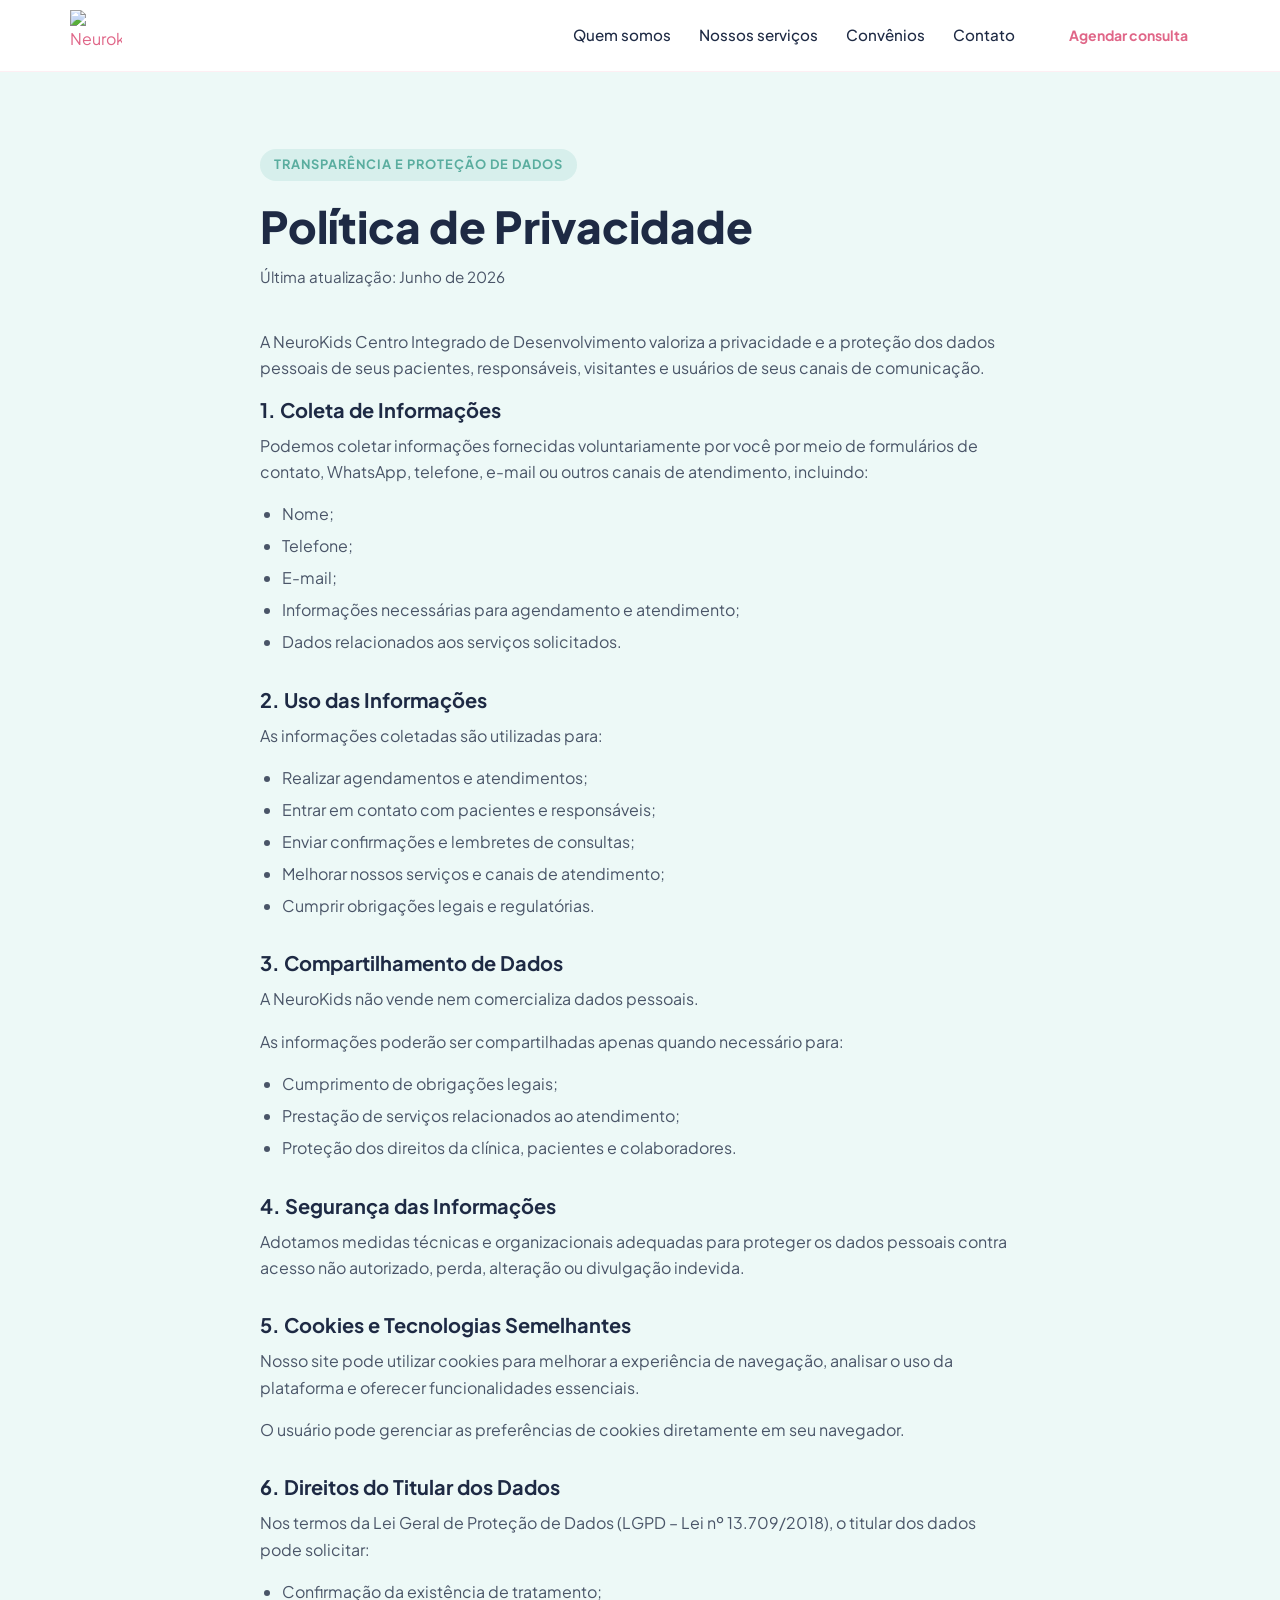
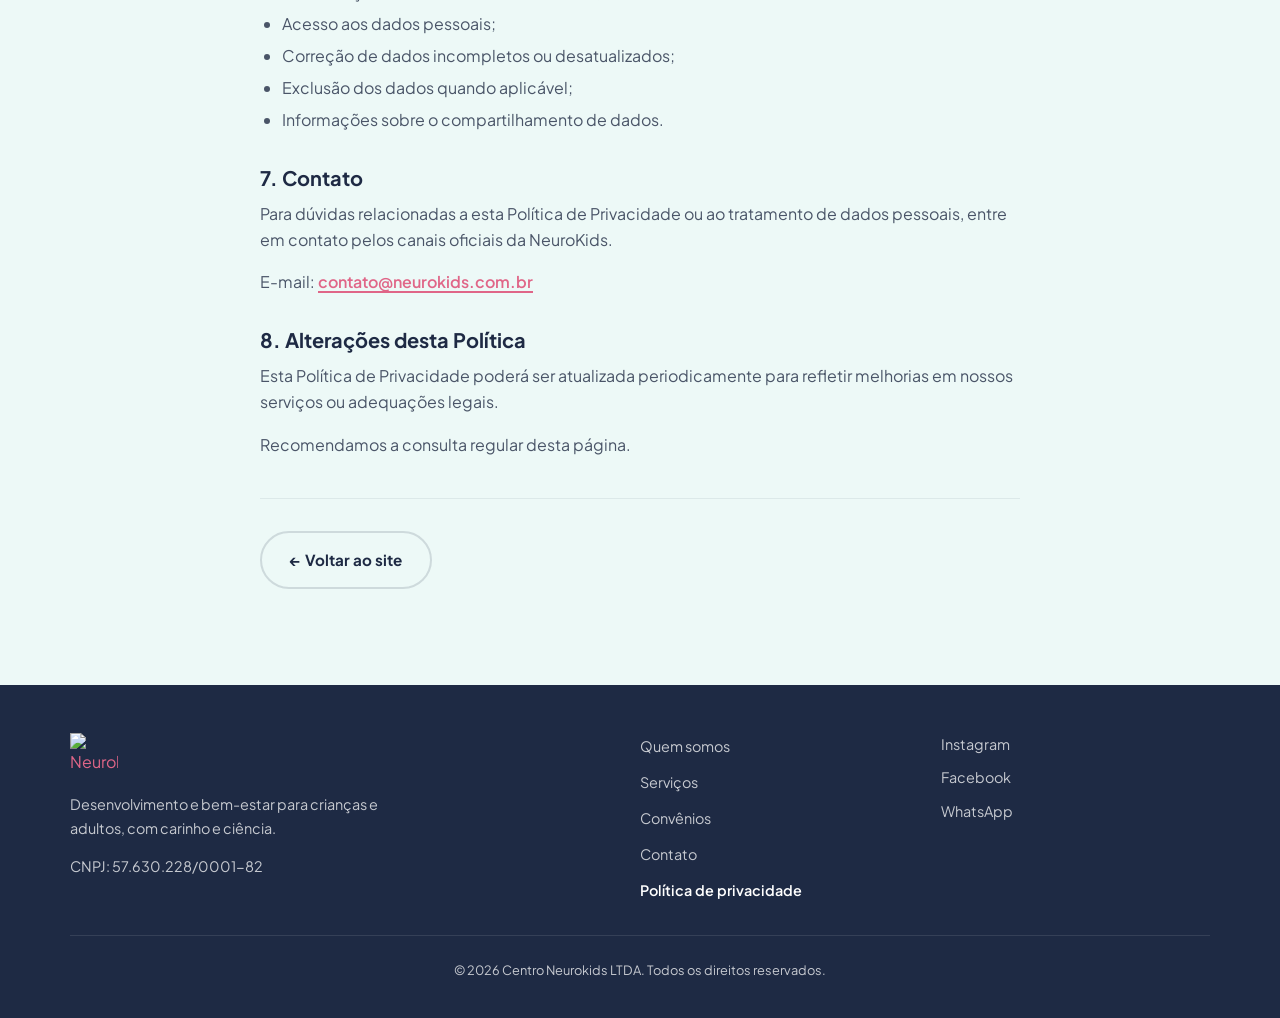
==== politica-de-privacidade.html @ a9dcbb93 "Initial commit: site institucional Neurokids. Landing page com serviços, convênios, contato via Goog" ====
<!DOCTYPE html>
<html lang="pt-BR">
<head>
  <meta charset="UTF-8">
  <meta name="viewport" content="width=device-width, initial-scale=1.0">
  <meta name="description" content="Política de Privacidade da NeuroKids Centro Integrado de Desenvolvimento. Saiba como tratamos seus dados pessoais.">
  <title>Política de Privacidade | Neurokids</title>
  <link rel="icon" href="assets/images/favicon.png" type="image/png">
  <link rel="apple-touch-icon" href="assets/images/favicon.png">
  <link rel="preconnect" href="https://fonts.googleapis.com">
  <link rel="preconnect" href="https://fonts.gstatic.com" crossorigin>
  <link href="https://fonts.googleapis.com/css2?family=Plus+Jakarta+Sans:wght@400;500;600;700;800&display=swap" rel="stylesheet">
  <link rel="stylesheet" href="styles.css?v=5">
</head>
<body>
  <a class="skip-link" href="#conteudo">Ir para o conteúdo</a>

  <header class="header" id="topo">
    <nav class="nav container" aria-label="Navegação principal">
      <a class="nav__logo" href="index.html" aria-label="Neurokids — início">
        <img src="assets/images/logo.jpeg" alt="Neurokids" width="120" height="120">
      </a>

      <button class="nav__toggle" type="button" aria-expanded="false" aria-controls="menu-principal" aria-label="Abrir menu">
        <span></span>
        <span></span>
        <span></span>
      </button>

      <div class="nav__panel" id="menu-principal">
        <ul class="nav__links">
          <li><a href="index.html#quem-somos">Quem somos</a></li>
          <li><a href="index.html#servicos">Nossos serviços</a></li>
          <li><a href="index.html#convenios">Convênios</a></li>
          <li><a href="index.html#contato">Contato</a></li>
        </ul>
        <a class="btn btn--small nav__cta" href="index.html#contato">Agendar consulta</a>
      </div>
    </nav>
  </header>

  <main id="conteudo">
    <article class="legal section section--mint">
      <div class="container legal__content">
        <header class="legal__header">
          <p class="eyebrow">Transparência e proteção de dados</p>
          <h1>Política de Privacidade</h1>
          <p class="legal__updated">Última atualização: Junho de 2026</p>
        </header>

        <div class="legal__body">
          <p>
            A NeuroKids Centro Integrado de Desenvolvimento valoriza a privacidade e a proteção
            dos dados pessoais de seus pacientes, responsáveis, visitantes e usuários de seus
            canais de comunicação.
          </p>

          <section aria-labelledby="privacidade-1">
            <h2 id="privacidade-1">1. Coleta de Informações</h2>
            <p>
              Podemos coletar informações fornecidas voluntariamente por você por meio de
              formulários de contato, WhatsApp, telefone, e-mail ou outros canais de atendimento,
              incluindo:
            </p>
            <ul class="legal__list">
              <li>Nome;</li>
              <li>Telefone;</li>
              <li>E-mail;</li>
              <li>Informações necessárias para agendamento e atendimento;</li>
              <li>Dados relacionados aos serviços solicitados.</li>
            </ul>
          </section>

          <section aria-labelledby="privacidade-2">
            <h2 id="privacidade-2">2. Uso das Informações</h2>
            <p>As informações coletadas são utilizadas para:</p>
            <ul class="legal__list">
              <li>Realizar agendamentos e atendimentos;</li>
              <li>Entrar em contato com pacientes e responsáveis;</li>
              <li>Enviar confirmações e lembretes de consultas;</li>
              <li>Melhorar nossos serviços e canais de atendimento;</li>
              <li>Cumprir obrigações legais e regulatórias.</li>
            </ul>
          </section>

          <section aria-labelledby="privacidade-3">
            <h2 id="privacidade-3">3. Compartilhamento de Dados</h2>
            <p>A NeuroKids não vende nem comercializa dados pessoais.</p>
            <p>As informações poderão ser compartilhadas apenas quando necessário para:</p>
            <ul class="legal__list">
              <li>Cumprimento de obrigações legais;</li>
              <li>Prestação de serviços relacionados ao atendimento;</li>
              <li>Proteção dos direitos da clínica, pacientes e colaboradores.</li>
            </ul>
          </section>

          <section aria-labelledby="privacidade-4">
            <h2 id="privacidade-4">4. Segurança das Informações</h2>
            <p>
              Adotamos medidas técnicas e organizacionais adequadas para proteger os dados
              pessoais contra acesso não autorizado, perda, alteração ou divulgação indevida.
            </p>
          </section>

          <section aria-labelledby="privacidade-5">
            <h2 id="privacidade-5">5. Cookies e Tecnologias Semelhantes</h2>
            <p>
              Nosso site pode utilizar cookies para melhorar a experiência de navegação,
              analisar o uso da plataforma e oferecer funcionalidades essenciais.
            </p>
            <p>
              O usuário pode gerenciar as preferências de cookies diretamente em seu navegador.
            </p>
          </section>

          <section aria-labelledby="privacidade-6">
            <h2 id="privacidade-6">6. Direitos do Titular dos Dados</h2>
            <p>
              Nos termos da Lei Geral de Proteção de Dados (LGPD – Lei nº 13.709/2018),
              o titular dos dados pode solicitar:
            </p>
            <ul class="legal__list">
              <li>Confirmação da existência de tratamento;</li>
              <li>Acesso aos dados pessoais;</li>
              <li>Correção de dados incompletos ou desatualizados;</li>
              <li>Exclusão dos dados quando aplicável;</li>
              <li>Informações sobre o compartilhamento de dados.</li>
            </ul>
          </section>

          <section aria-labelledby="privacidade-7">
            <h2 id="privacidade-7">7. Contato</h2>
            <p>
              Para dúvidas relacionadas a esta Política de Privacidade ou ao tratamento de
              dados pessoais, entre em contato pelos canais oficiais da NeuroKids.
            </p>
            <p>
              E-mail:
              <a href="mailto:contato@neurokids.com.br">contato@neurokids.com.br</a>
            </p>
          </section>

          <section aria-labelledby="privacidade-8">
            <h2 id="privacidade-8">8. Alterações desta Política</h2>
            <p>
              Esta Política de Privacidade poderá ser atualizada periodicamente para refletir
              melhorias em nossos serviços ou adequações legais.
            </p>
            <p>Recomendamos a consulta regular desta página.</p>
          </section>
        </div>

        <p class="legal__back">
          <a class="btn btn--ghost" href="index.html">← Voltar ao site</a>
        </p>
      </div>
    </article>
  </main>

  <footer class="footer">
    <div class="container footer__grid">
      <div class="footer__brand">
        <a class="nav__logo" href="index.html">
          <img src="assets/images/logo.jpeg" alt="Neurokids" width="120" height="120">
        </a>
        <p>Desenvolvimento e bem-estar para crianças e adultos, com carinho e ciência.</p>
        <p>CNPJ: 57.630.228/0001-82</p>
      </div>
      <nav aria-label="Links do rodapé">
        <ul class="footer__links">
          <li><a href="index.html#quem-somos">Quem somos</a></li>
          <li><a href="index.html#servicos">Serviços</a></li>
          <li><a href="index.html#convenios">Convênios</a></li>
          <li><a href="index.html#contato">Contato</a></li>
          <li><a href="politica-de-privacidade.html" aria-current="page">Política de privacidade</a></li>
        </ul>
      </nav>
      <div class="footer__social">
        <a href="#" aria-label="Instagram">Instagram</a>
        <a href="#" aria-label="Facebook">Facebook</a>
        <a href="https://wa.me/5549999348457" aria-label="WhatsApp">WhatsApp</a>
      </div>
    </div>
    <p class="footer__copy container">© 2026 Centro Neurokids LTDA. Todos os direitos reservados.</p>
  </footer>

  <script src="script.js?v=5"></script>
</body>
</html>
---- styles.css ----
/* ── Design tokens ── */
:root {
  --pink: #F47A9B;
  --pink-dark: #e06688;
  --pink-light: #fdf0f4;
  --teal: #7FC8BE;
  --teal-dark: #5aad9f;
  --teal-light: #edf9f7;
  --navy: #1e2a44;
  --navy-muted: #4a5568;
  --white: #ffffff;
  --shadow-sm: 0 2px 8px rgba(30, 42, 68, 0.06);
  --shadow-md: 0 8px 32px rgba(30, 42, 68, 0.1);
  --shadow-lg: 0 16px 48px rgba(30, 42, 68, 0.12);
  --radius-sm: 12px;
  --radius-md: 20px;
  --radius-lg: 28px;
  --radius-full: 999px;
  --font: "Plus Jakarta Sans", system-ui, sans-serif;
  --header-h: 72px;
  --transition: 0.25s cubic-bezier(0.4, 0, 0.2, 1);
}

/* ── Reset & base ── */
*, *::before, *::after { box-sizing: border-box; }

html {
  scroll-behavior: smooth;
  scroll-padding-top: var(--header-h);
}

body {
  margin: 0;
  font-family: var(--font);
  font-size: 1rem;
  line-height: 1.65;
  color: var(--navy-muted);
  background: var(--white);
  -webkit-font-smoothing: antialiased;
}

img {
  display: block;
  max-width: 100%;
  height: auto;
}

a {
  color: var(--pink-dark);
  text-decoration-thickness: 2px;
  text-underline-offset: 3px;
  transition: color var(--transition);
}

a:hover { color: var(--pink); }

h1, h2, h3 {
  color: var(--navy);
  line-height: 1.15;
  margin: 0 0 0.5em;
}

p { margin: 0 0 1em; }

ul { margin: 0; padding: 0; list-style: none; }

.container {
  width: min(1140px, 92vw);
  margin-inline: auto;
}

.section {
  padding: clamp(4rem, 8vw, 7rem) 0;
  position: relative;
  overflow: hidden;
}

.section--mint { background: var(--teal-light); }
.section--pink { background: var(--pink-light); }

/* ── Utility text colors (melhor contraste que o original) ── */
.text-navy { color: var(--navy); }
.text-pink { color: var(--pink-dark); }
.text-teal { color: var(--teal-dark); }

/* ── Skip link (acessibilidade) ── */
.skip-link {
  position: absolute;
  top: -100%;
  left: 1rem;
  z-index: 9999;
  padding: 0.75rem 1.25rem;
  background: var(--navy);
  color: var(--white);
  border-radius: var(--radius-sm);
  text-decoration: none;
  font-weight: 600;
}

.skip-link:focus {
  top: 1rem;
  outline: 3px solid var(--teal);
  outline-offset: 2px;
}

/* ── Header ── */
.header {
  position: sticky;
  top: 0;
  z-index: 100;
  background: rgba(255, 255, 255, 0.92);
  backdrop-filter: blur(12px);
  border-bottom: 1px solid rgba(244, 122, 155, 0.12);
  height: var(--header-h);
}

.nav {
  display: flex;
  align-items: center;
  justify-content: space-between;
  height: 100%;
  gap: 1.5rem;
}

.nav__logo {
  display: flex;
  align-items: center;
  text-decoration: none;
  flex-shrink: 0;
}

.nav__logo img {
  display: block;
  height: 52px;
  width: auto;
}

.nav__panel {
  display: flex;
  align-items: center;
  gap: 2rem;
}

.nav__links {
  display: flex;
  gap: 1.75rem;
}

.nav__links a {
  color: var(--navy);
  text-decoration: none;
  font-weight: 500;
  font-size: 0.95rem;
  position: relative;
}

.nav__links a::after {
  content: "";
  position: absolute;
  bottom: -4px;
  left: 0;
  width: 0;
  height: 2px;
  background: var(--pink);
  border-radius: 2px;
  transition: width var(--transition);
}

.nav__links a:hover::after,
.nav__links a:focus-visible::after { width: 100%; }

.nav__toggle {
  display: none;
  flex-direction: column;
  gap: 5px;
  background: none;
  border: none;
  cursor: pointer;
  padding: 0.5rem;
}

.nav__toggle span {
  display: block;
  width: 24px;
  height: 2px;
  background: var(--navy);
  border-radius: 2px;
  transition: var(--transition);
}

/* ── Buttons ── */
.btn {
  display: inline-flex;
  align-items: center;
  justify-content: center;
  gap: 0.5rem;
  padding: 0.9rem 1.75rem;
  border-radius: var(--radius-full);
  font-family: var(--font);
  font-weight: 700;
  font-size: 0.95rem;
  text-decoration: none;
  border: 2px solid transparent;
  cursor: pointer;
  transition: transform var(--transition), box-shadow var(--transition), background var(--transition);
}

.btn:focus-visible {
  outline: 3px solid var(--teal);
  outline-offset: 3px;
}

.btn--primary {
  background: var(--pink);
  color: var(--white);
  box-shadow: 0 4px 16px rgba(244, 122, 155, 0.35);
}

.btn--primary:hover {
  background: var(--pink-dark);
  color: var(--white);
  transform: translateY(-2px);
  box-shadow: 0 8px 24px rgba(244, 122, 155, 0.4);
}

.btn--ghost {
  background: transparent;
  color: var(--navy);
  border-color: rgba(30, 42, 68, 0.15);
}

.btn--ghost:hover {
  border-color: var(--pink);
  color: var(--pink-dark);
  transform: translateY(-2px);
}

.btn--small {
  padding: 0.6rem 1.25rem;
  font-size: 0.875rem;
}

.btn--full { width: 100%; }

/* ── Hero ── */
.hero {
  background: linear-gradient(160deg, var(--pink-light) 0%, var(--white) 60%);
  padding-top: clamp(3rem, 6vw, 5rem);
  padding-bottom: clamp(4rem, 7vw, 6rem);
}

.hero__grid {
  display: grid;
  grid-template-columns: minmax(0, 44fr) minmax(0, 56fr);
  gap: clamp(2rem, 4vw, 3.5rem);
  align-items: center;
}

.hero__content {
  max-width: 32rem;
  padding-right: clamp(0.25rem, 1.5vw, 1rem);
}

.eyebrow {
  display: inline-block;
  font-size: 0.8rem;
  font-weight: 700;
  text-transform: uppercase;
  letter-spacing: 0.08em;
  color: var(--teal-dark);
  background: rgba(127, 200, 190, 0.2);
  padding: 0.35rem 0.85rem;
  border-radius: var(--radius-full);
  margin-bottom: 1.25rem;
}

.hero__title {
  font-size: clamp(2.25rem, 5vw, 3.5rem);
  font-weight: 800;
  margin-bottom: 1rem;
}

.hero__title span { display: block; }

.hero__subtitle {
  font-size: clamp(1rem, 2vw, 1.15rem);
  max-width: 34ch;
  margin-bottom: 2rem;
}

.hero__actions {
  display: flex;
  flex-wrap: wrap;
  gap: 1rem;
  margin-bottom: 2.5rem;
}

.hero__trust {
  display: flex;
  flex-wrap: wrap;
  gap: 1.5rem 2.5rem;
  padding-top: 1.5rem;
  border-top: 1px solid rgba(30, 42, 68, 0.08);
}

.hero__trust li {
  display: flex;
  flex-direction: column;
}

.hero__trust strong {
  font-size: 1.35rem;
  color: var(--navy);
  line-height: 1.2;
}

.hero__trust span {
  font-size: 0.85rem;
  color: var(--navy-muted);
}

.hero__media {
  position: relative;
  margin: 0;
  display: flex;
  align-items: center;
  justify-content: center;
  padding: clamp(0.5rem, 1.5vw, 1rem);
  min-width: 0;
}

.hero__media-frame {
  width: 100%;
  border-radius: 28px;
  overflow: hidden;
  background: linear-gradient(145deg, rgba(253, 240, 244, 0.9), rgba(237, 249, 247, 0.95));
  box-shadow:
    0 28px 64px rgba(30, 42, 68, 0.12),
    0 12px 28px rgba(244, 122, 155, 0.12),
    0 0 0 1px rgba(127, 200, 190, 0.15);
}

.hero__media-frame img {
  display: block;
  width: 100%;
  height: auto;
  max-height: min(42.5rem, 80vh);
  object-fit: contain;
  object-position: center center;
}

.hero__badge {
  position: absolute;
  bottom: 0;
  left: 50%;
  transform: translateX(-50%);
  display: flex;
  align-items: center;
  gap: 0.6rem;
  background: var(--white);
  padding: 0.75rem 1.25rem;
  border-radius: var(--radius-md);
  box-shadow: var(--shadow-md);
  font-size: 0.875rem;
  font-weight: 600;
  color: var(--navy);
  white-space: nowrap;
  border: 1px solid rgba(127, 200, 190, 0.2);
}

.hero__badge-dot {
  width: 10px;
  height: 10px;
  background: #22c55e;
  border-radius: 50%;
  animation: pulse 2s infinite;
}

@keyframes pulse {
  0%, 100% { opacity: 1; transform: scale(1); }
  50% { opacity: 0.6; transform: scale(1.2); }
}

.hero__blob {
  position: absolute;
  border-radius: 50%;
  filter: blur(80px);
  opacity: 0.35;
  pointer-events: none;
}

.hero__blob--pink {
  width: 360px;
  height: 360px;
  background: var(--pink);
  top: -80px;
  right: -80px;
  opacity: 0.22;
}

.hero__blob--teal {
  width: 280px;
  height: 280px;
  background: var(--teal);
  bottom: -60px;
  left: -60px;
  opacity: 0.2;
}

/* ── Mission ── */
.mission__grid {
  display: grid;
  grid-template-columns: 1fr 1fr;
  gap: clamp(2rem, 5vw, 4rem);
  align-items: center;
}

.mission__illustration {
  margin: 0;
  padding: 1rem;
}

.mission__illustration img {
  width: 100%;
  max-width: 420px;
  margin-inline: auto;
  animation: float 6s ease-in-out infinite;
}

@keyframes float {
  0%, 100% { transform: translateY(0); }
  50% { transform: translateY(-12px); }
}

.section-title {
  font-size: clamp(1.75rem, 4vw, 2.5rem);
  font-weight: 800;
}

.section-title--center { text-align: center; }

.section-title span { display: inline; }

.section-text {
  font-size: 1.05rem;
  max-width: 52ch;
}

.section-text--center {
  text-align: center;
  margin-inline: auto;
}

.section-header {
  margin-bottom: clamp(2.5rem, 5vw, 3.5rem);
}

.mission__values {
  display: flex;
  flex-direction: column;
  gap: 1.25rem;
  margin-top: 2rem;
}

.mission__values li {
  display: flex;
  gap: 1rem;
  align-items: flex-start;
}

.mission__value-icon {
  font-size: 1.5rem;
  flex-shrink: 0;
  width: 48px;
  height: 48px;
  display: flex;
  align-items: center;
  justify-content: center;
  background: var(--white);
  border-radius: var(--radius-sm);
  box-shadow: var(--shadow-sm);
}

.mission__values strong {
  display: block;
  color: var(--navy);
  margin-bottom: 0.15rem;
}

.mission__values p {
  font-size: 0.925rem;
  margin: 0;
}

/* ── Services ── */
.services__grid {
  display: grid;
  grid-template-columns: repeat(auto-fill, minmax(260px, 1fr));
  gap: 1.5rem;
}

.service-card {
  background: var(--white);
  border-radius: var(--radius-md);
  padding: 1.75rem;
  box-shadow: var(--shadow-sm);
  border: 1px solid rgba(30, 42, 68, 0.05);
  transition: transform var(--transition), box-shadow var(--transition);
}

.service-card:hover {
  transform: translateY(-4px);
  box-shadow: var(--shadow-md);
}

.service-card__icon {
  font-size: 2rem;
  margin-bottom: 1rem;
  width: 56px;
  height: 56px;
  display: flex;
  align-items: center;
  justify-content: center;
  background: var(--pink-light);
  border-radius: var(--radius-sm);
}

.service-card h3 {
  font-size: 1.15rem;
  margin-bottom: 0.5rem;
}

.service-card p {
  font-size: 0.925rem;
  margin-bottom: 1rem;
}

.service-card__link {
  font-weight: 600;
  font-size: 0.9rem;
  text-decoration: none;
}

.service-card__link:hover { text-decoration: underline; }

/* ── Convênios ── */
.convenios__slider {
  display: flex;
  flex-direction: row;
  align-items: center;
  gap: 1rem;
  max-width: 960px;
  margin-inline: auto;
}

.convenios__viewport {
  flex: 1;
  min-width: 0;
  overflow: hidden;
  container-type: inline-size;
}

.convenios__track {
  display: flex;
  flex-direction: row;
  flex-wrap: nowrap;
  gap: 1.25rem;
  list-style: none;
  margin: 0;
  padding: 0;
  width: max-content;
  transition: transform 0.45s cubic-bezier(0.4, 0, 0.2, 1);
  will-change: transform;
}

.convenios__item {
  flex: 0 0 auto;
  width: calc((100cqi - 3.75rem) / 4);
  aspect-ratio: 3 / 2;
  display: flex;
  align-items: center;
  justify-content: center;
  padding: 1rem 1.25rem;
  background: var(--white);
  border: 1px solid rgba(30, 42, 68, 0.08);
  border-radius: var(--radius-md);
  box-shadow: var(--shadow-sm);
  transition: border-color var(--transition), box-shadow var(--transition);
}

.convenios__item:hover {
  border-color: var(--teal);
  box-shadow: var(--shadow-md);
}

.convenios__item img {
  width: 100%;
  height: 100%;
  object-fit: contain;
}

.convenios__nav {
  flex-shrink: 0;
  display: flex;
  align-items: center;
  justify-content: center;
  width: 48px;
  height: 48px;
  border: none;
  border-radius: 50%;
  background: var(--pink);
  color: var(--white);
  cursor: pointer;
  box-shadow: 0 4px 16px rgba(244, 122, 155, 0.35);
  transition: background var(--transition), transform var(--transition), opacity var(--transition);
}

.convenios__nav:hover:not(:disabled) {
  background: var(--pink-dark);
  transform: scale(1.05);
}

.convenios__nav:focus-visible {
  outline: 3px solid var(--teal);
  outline-offset: 3px;
}

.convenios__nav:disabled {
  opacity: 0.35;
  cursor: not-allowed;
  box-shadow: none;
}

/* ── Testimonials ── */
.testimonials__grid {
  display: grid;
  grid-template-columns: repeat(3, 1fr);
  gap: 1.5rem;
}

.testimonial {
  background: var(--white);
  border-radius: var(--radius-md);
  padding: 1.75rem;
  margin: 0;
  box-shadow: var(--shadow-sm);
  border-left: 4px solid var(--pink);
}

.testimonial p {
  font-style: italic;
  font-size: 0.975rem;
  margin-bottom: 1rem;
}

.testimonial cite {
  font-style: normal;
  font-size: 0.85rem;
  font-weight: 600;
  color: var(--navy-muted);
}

/* ── Contact ── */
.contact__grid {
  display: grid;
  grid-template-columns: 1fr 1fr;
  gap: clamp(2rem, 5vw, 4rem);
  align-items: start;
}

.contact__details {
  display: flex;
  flex-direction: column;
  gap: 1rem;
  margin-top: 1.5rem;
}

.contact__details li {
  display: flex;
  align-items: center;
  gap: 0.75rem;
  font-size: 0.975rem;
}

.contact__details a {
  color: var(--navy);
  text-decoration: none;
}

.contact__details a:hover { color: var(--pink); }

.contact__form {
  background: var(--white);
  padding: 2rem;
  border-radius: var(--radius-md);
  box-shadow: var(--shadow-md);
}

.form-group {
  margin-bottom: 1.25rem;
}

.form-group label {
  display: block;
  font-weight: 600;
  font-size: 0.875rem;
  color: var(--navy);
  margin-bottom: 0.4rem;
}

.form-group input,
.form-group textarea {
  width: 100%;
  padding: 0.75rem 1rem;
  border: 1.5px solid rgba(30, 42, 68, 0.12);
  border-radius: var(--radius-sm);
  font-family: var(--font);
  font-size: 1rem;
  color: var(--navy);
  transition: border-color var(--transition), box-shadow var(--transition);
}

.form-group input:focus,
.form-group textarea:focus {
  outline: none;
  border-color: var(--teal);
  box-shadow: 0 0 0 3px rgba(127, 200, 190, 0.25);
}

.form-group textarea { resize: vertical; min-height: 100px; }

.form-note {
  font-size: 0.75rem;
  color: var(--navy-muted);
  text-align: center;
  margin: 0.75rem 0 0;
}

.form-status {
  margin: 0 0 1rem;
  padding: 0.75rem 1rem;
  border-radius: var(--radius-sm);
  font-size: 0.9rem;
  font-weight: 600;
  text-align: center;
}

.form-status--success {
  background: rgba(127, 200, 190, 0.2);
  color: var(--teal-dark);
}

.form-status--error {
  background: rgba(244, 122, 155, 0.15);
  color: var(--pink-dark);
}

/* ── Footer ── */
.footer {
  background: var(--navy);
  color: rgba(255, 255, 255, 0.75);
  padding: 3rem 0 1.5rem;
}

.footer__grid {
  display: grid;
  grid-template-columns: 2fr 1fr 1fr;
  gap: 2rem;
  margin-bottom: 2rem;
}

.footer .nav__logo img {
  height: 48px;
}

.footer__brand p {
  font-size: 0.9rem;
  margin-top: 0.75rem;
  max-width: 28ch;
}

.footer__links {
  display: flex;
  flex-direction: column;
  gap: 0.6rem;
}

.footer__links a {
  color: rgba(255, 255, 255, 0.75);
  text-decoration: none;
  font-size: 0.9rem;
}

.footer__links a:hover { color: var(--white); }

.footer__social {
  display: flex;
  flex-direction: column;
  gap: 0.6rem;
}

.footer__social a {
  color: rgba(255, 255, 255, 0.75);
  text-decoration: none;
  font-size: 0.9rem;
}

.footer__social a:hover { color: var(--pink); }

.footer__copy {
  font-size: 0.8rem;
  text-align: center;
  padding-top: 1.5rem;
  border-top: 1px solid rgba(255, 255, 255, 0.1);
}

/* ── WhatsApp float ── */
.whatsapp-float {
  position: fixed;
  bottom: 1.5rem;
  right: 1.5rem;
  z-index: 90;
  width: 56px;
  height: 56px;
  display: flex;
  align-items: center;
  justify-content: center;
  background: #25d366;
  color: var(--white);
  border-radius: 50%;
  box-shadow: 0 4px 20px rgba(37, 211, 102, 0.45);
  transition: transform var(--transition), box-shadow var(--transition);
}

.whatsapp-float:hover {
  color: var(--white);
  transform: scale(1.08);
  box-shadow: 0 6px 28px rgba(37, 211, 102, 0.55);
}

/* ── Scroll reveal ── */
.reveal {
  opacity: 0;
  transform: translateY(24px);
  transition: opacity 0.6s ease, transform 0.6s ease;
}

.reveal.is-visible {
  opacity: 1;
  transform: translateY(0);
}

.reveal--delay { transition-delay: 0.15s; }
.reveal--delay-2 { transition-delay: 0.3s; }

/* ── Responsive ── */
@media (max-width: 900px) {
  .hero__grid,
  .mission__grid,
  .contact__grid {
    grid-template-columns: 1fr;
  }

  .hero__content {
    max-width: none;
    padding-right: 0;
  }

  .hero__media {
    padding: 0.5rem 0 1.5rem;
  }

  .hero__media-frame img {
    max-height: min(27.5rem, 70vw);
  }

  .hero__badge {
    bottom: -0.75rem;
    font-size: 0.8rem;
    white-space: normal;
    text-align: center;
    max-width: calc(100% - 2rem);
  }

  .mission__illustration { order: -1; }

  .services__grid,
  .testimonials__grid {
    grid-template-columns: 1fr 1fr;
  }

  .footer__grid {
    grid-template-columns: 1fr 1fr;
  }
}

@media (max-width: 768px) {
  .nav__toggle { display: flex; }

  .nav__panel {
    position: fixed;
    inset: var(--header-h) 0 0 0;
    flex-direction: column;
    align-items: stretch;
    padding: 2rem;
    background: var(--white);
    transform: translateX(100%);
    transition: transform var(--transition);
    box-shadow: -4px 0 24px rgba(0, 0, 0, 0.08);
  }

  .nav__panel.is-open { transform: translateX(0); }

  .nav__links {
    flex-direction: column;
    gap: 0;
  }

  .nav__links a {
    display: block;
    padding: 1rem 0;
    font-size: 1.1rem;
    border-bottom: 1px solid rgba(30, 42, 68, 0.06);
  }

  .nav__cta { text-align: center; margin-top: 1rem; }

  .nav__toggle[aria-expanded="true"] span:nth-child(1) {
    transform: rotate(45deg) translate(5px, 5px);
  }

  .nav__toggle[aria-expanded="true"] span:nth-child(2) { opacity: 0; }

  .nav__toggle[aria-expanded="true"] span:nth-child(3) {
    transform: rotate(-45deg) translate(5px, -5px);
  }

  .hero__badge {
    left: 50%;
    transform: translateX(-50%);
    bottom: -0.5rem;
    font-size: 0.75rem;
  }

  .services__grid,
  .testimonials__grid {
    grid-template-columns: 1fr;
  }

  .footer__grid {
    grid-template-columns: 1fr;
    text-align: center;
  }

  .footer__brand p { margin-inline: auto; }

  .convenios__slider {
    flex-direction: row;
    gap: 0.5rem;
  }

  .convenios__nav {
    width: 40px;
    height: 40px;
  }

  .convenios__item {
    padding: 0.75rem;
  }
}

@media (prefers-reduced-motion: reduce) {
  html { scroll-behavior: auto; }

  .reveal {
    opacity: 1;
    transform: none;
    transition: none;
  }

  .mission__illustration img { animation: none; }

  .hero__badge-dot { animation: none; }

  .btn:hover,
  .service-card:hover,
  .convenios__item:hover {
    box-shadow: var(--shadow-sm);
  }

  .convenios__track {
    transition: none;
  }

  .convenios__nav:hover:not(:disabled) {
    transform: none;
  }
}

/* ── Legal pages ── */
.legal {
  padding-top: clamp(3rem, 6vw, 5rem);
  padding-bottom: clamp(4rem, 8vw, 6rem);
}

.legal__content {
  max-width: 760px;
}

.legal__header {
  margin-bottom: 2.5rem;
}

.legal__header h1 {
  font-size: clamp(2rem, 4vw, 2.75rem);
  font-weight: 800;
  margin-bottom: 0.75rem;
}

.legal__updated {
  font-size: 0.95rem;
  color: var(--navy-muted);
  margin: 0;
}

.legal__body section {
  margin-bottom: 2rem;
}

.legal__body h2 {
  font-size: 1.25rem;
  font-weight: 700;
  margin-bottom: 0.75rem;
}

.legal__list {
  list-style: disc;
  padding-left: 1.35rem;
  margin: 0 0 1em;
}

.legal__list li {
  margin-bottom: 0.35rem;
}

.legal__body a {
  color: var(--pink-dark);
  font-weight: 600;
}

.legal__back {
  margin: 2.5rem 0 0;
  padding-top: 2rem;
  border-top: 1px solid rgba(30, 42, 68, 0.08);
}

.footer__links a[aria-current="page"] {
  color: var(--white);
  font-weight: 600;
}
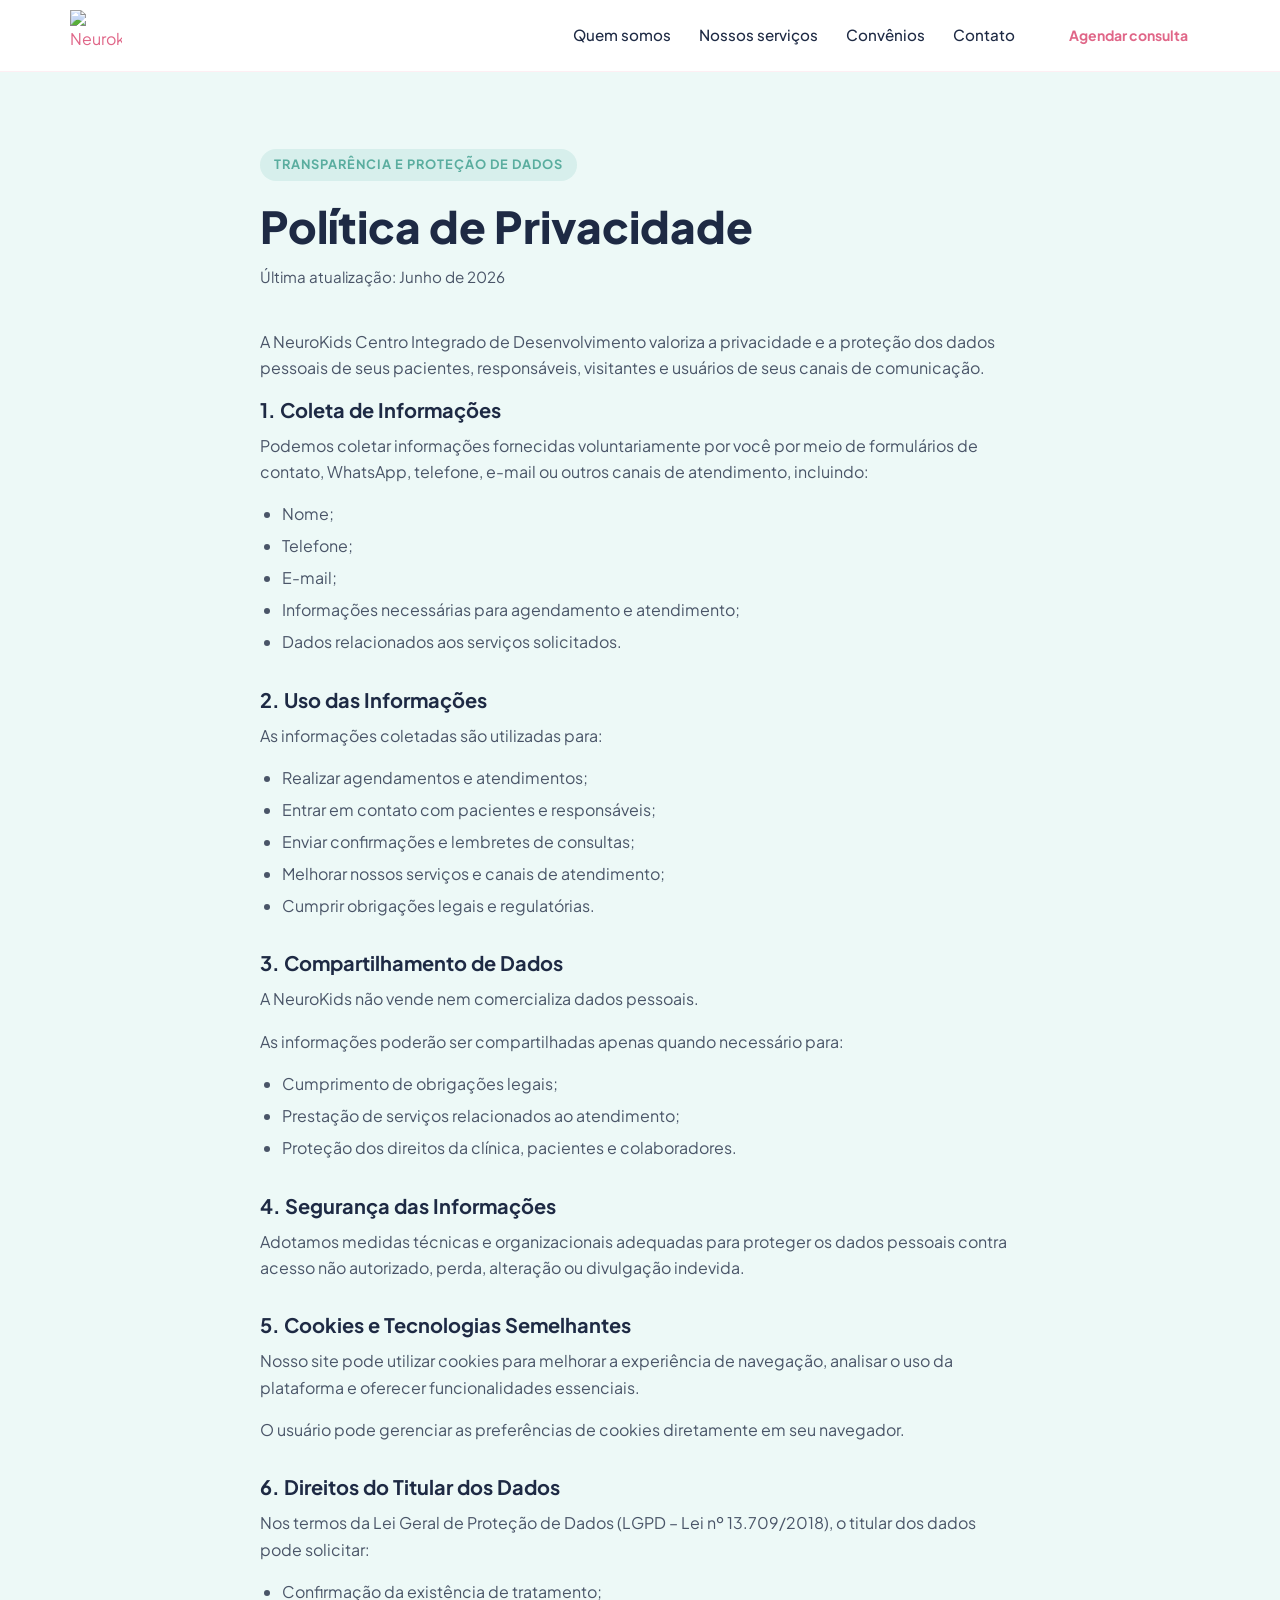
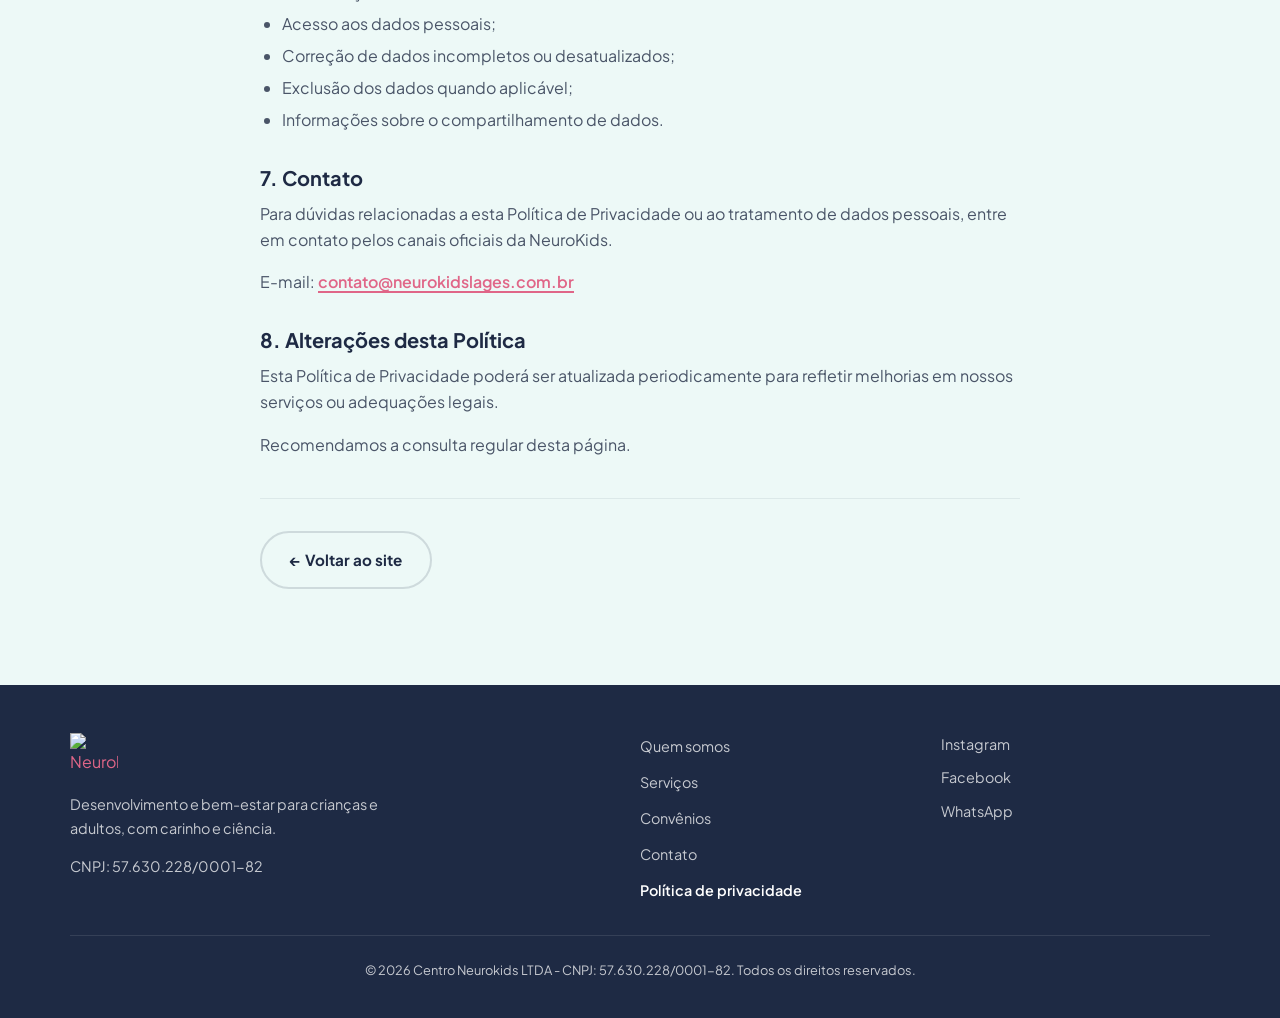
==== commit 9a3b01c3: "Update politica-de-privacidade.html" ====
--- a/politica-de-privacidade.html
+++ b/politica-de-privacidade.html
@@ -136,7 +136,7 @@
             </p>
             <p>
               E-mail:
-              <a href="mailto:contato@neurokids.com.br">contato@neurokids.com.br</a>
+              <a href="mailto:contato@neurokidslages.com.br">contato@neurokidslages.com.br</a>
             </p>
           </section>
 
@@ -181,7 +181,7 @@
         <a href="https://wa.me/5549999348457" aria-label="WhatsApp">WhatsApp</a>
       </div>
     </div>
-    <p class="footer__copy container">© 2026 Centro Neurokids LTDA. Todos os direitos reservados.</p>
+    <p class="footer__copy container">© 2026 Centro Neurokids LTDA - CNPJ: 57.630.228/0001-82. Todos os direitos reservados.</p>
   </footer>
 
   <script src="script.js?v=5"></script>
